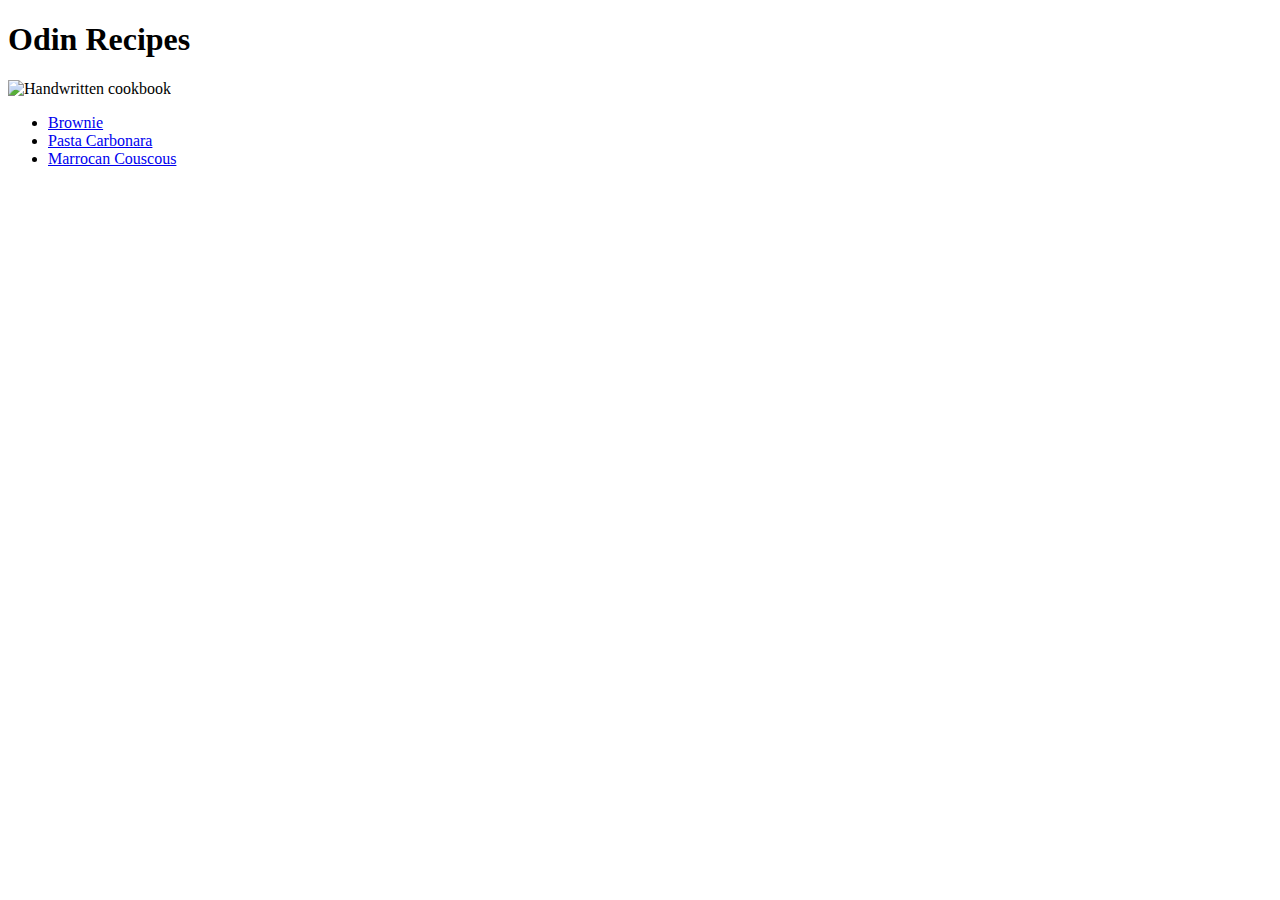
==== index.html @ 780ca731 "Added JS to the page" ====
<!DOCTYPE html>
<html lang="en">
    <head>
        <meta charset="UTF-8">
        <title>Assignment</title>
        <link rel="stylesheet" href="./style.css">
    </head>

    <body>
        <script>
            let age = prompt("How old are you?")
            if (age >= "18") {
                alert("You are allowed")
                let user=prompt ("Who are you?")
                alert(`Nice to meet you ${user}, tread carefully!`);
            }
            else {
                alert("Get out!");
                window.close();
            }
        </script>
        <h1>Odin Recipes</h1>
        <img src="./img/cook_book.jpg" alt="Handwritten cookbook">
        <ul>
            <li class="box"><a href="./recipes/brownie.html">Brownie</a></li>
            <li><a href="./recipes/pasta_carbonara.html">Pasta Carbonara</a></li>
            <li><a href="./recipes/marrocan_couscous.html">Marrocan Couscous</a></li>
        </ul>        
    </body>
</html>
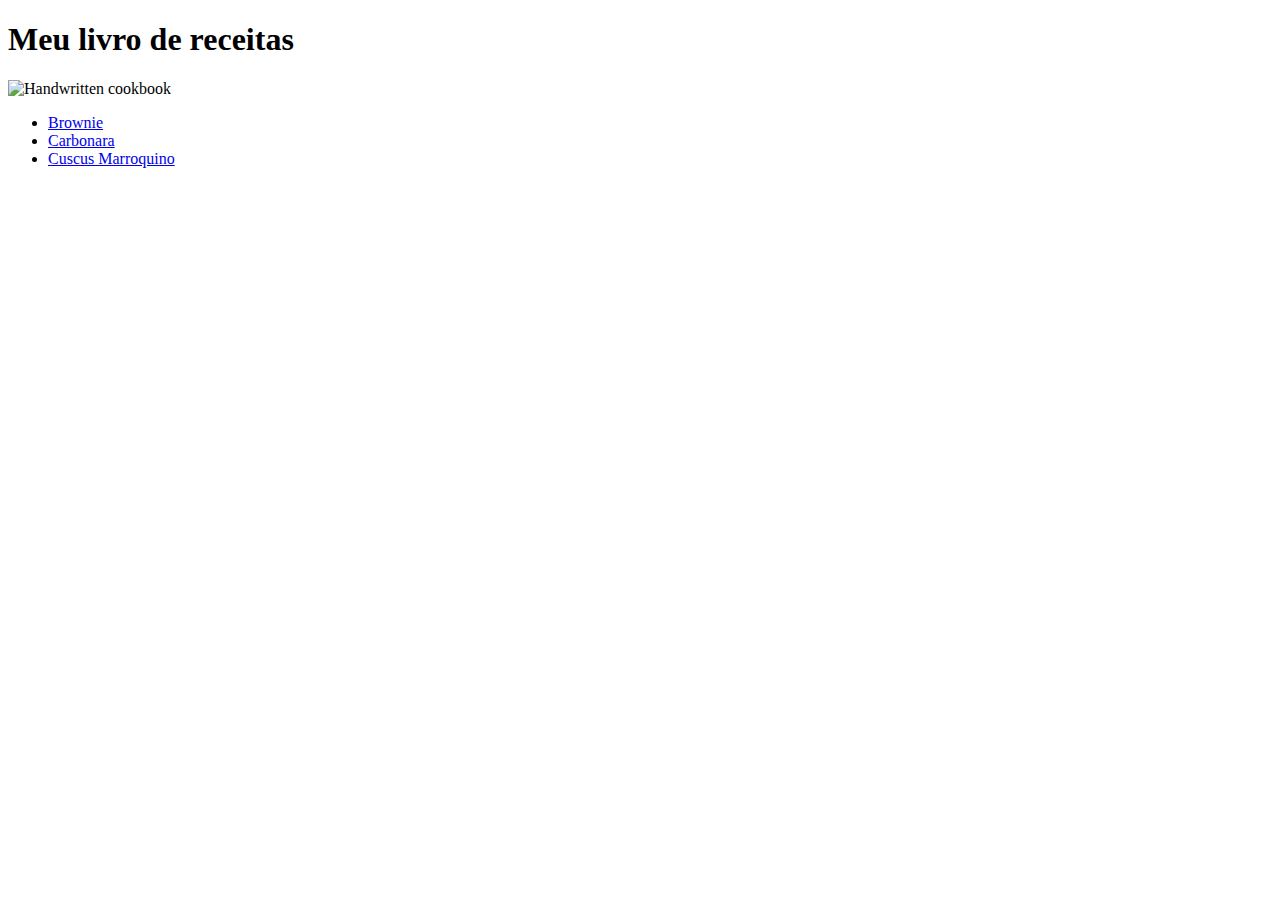
==== commit a446ec5d: "Language changes" ====
--- a/index.html
+++ b/index.html
@@ -1,30 +1,20 @@
 <!DOCTYPE html>
-<html lang="en">
-    <head>
-        <meta charset="UTF-8">
-        <title>Assignment</title>
-        <link rel="stylesheet" href="./style.css">
-    </head>
-
-    <body>
-        <script>
-            let age = prompt("How old are you?")
-            if (age >= "18") {
-                alert("You are allowed")
-                let user=prompt ("Who are you?")
-                alert(`Nice to meet you ${user}, tread carefully!`);
-            }
-            else {
-                alert("Get out!");
-                window.close();
-            }
-        </script>
-        <h1>Odin Recipes</h1>
+<html lang="pt-br">
+<head>
+    <meta charset="UTF-8">
+    <meta http-equiv="X-UA-Compatible" content="IE=edge">
+    <meta name="viewport" content="width=device-width, initial-scale=1.0">
+    <title>Livro de Receitas</title>
+</head>
+<body>
+    <h1>Meu livro de receitas</h1>
         <img src="./img/cook_book.jpg" alt="Handwritten cookbook">
         <ul>
             <li class="box"><a href="./recipes/brownie.html">Brownie</a></li>
-            <li><a href="./recipes/pasta_carbonara.html">Pasta Carbonara</a></li>
-            <li><a href="./recipes/marrocan_couscous.html">Marrocan Couscous</a></li>
-        </ul>        
-    </body>
-</html>+            <li><a href="./recipes/carbonara.html">Carbonara</a></li>
+            <li><a href="./recipes/cuscus_marroquino.html">Cuscus Marroquino</a></li>
+        </ul>      
+</body>
+</html>
+
+
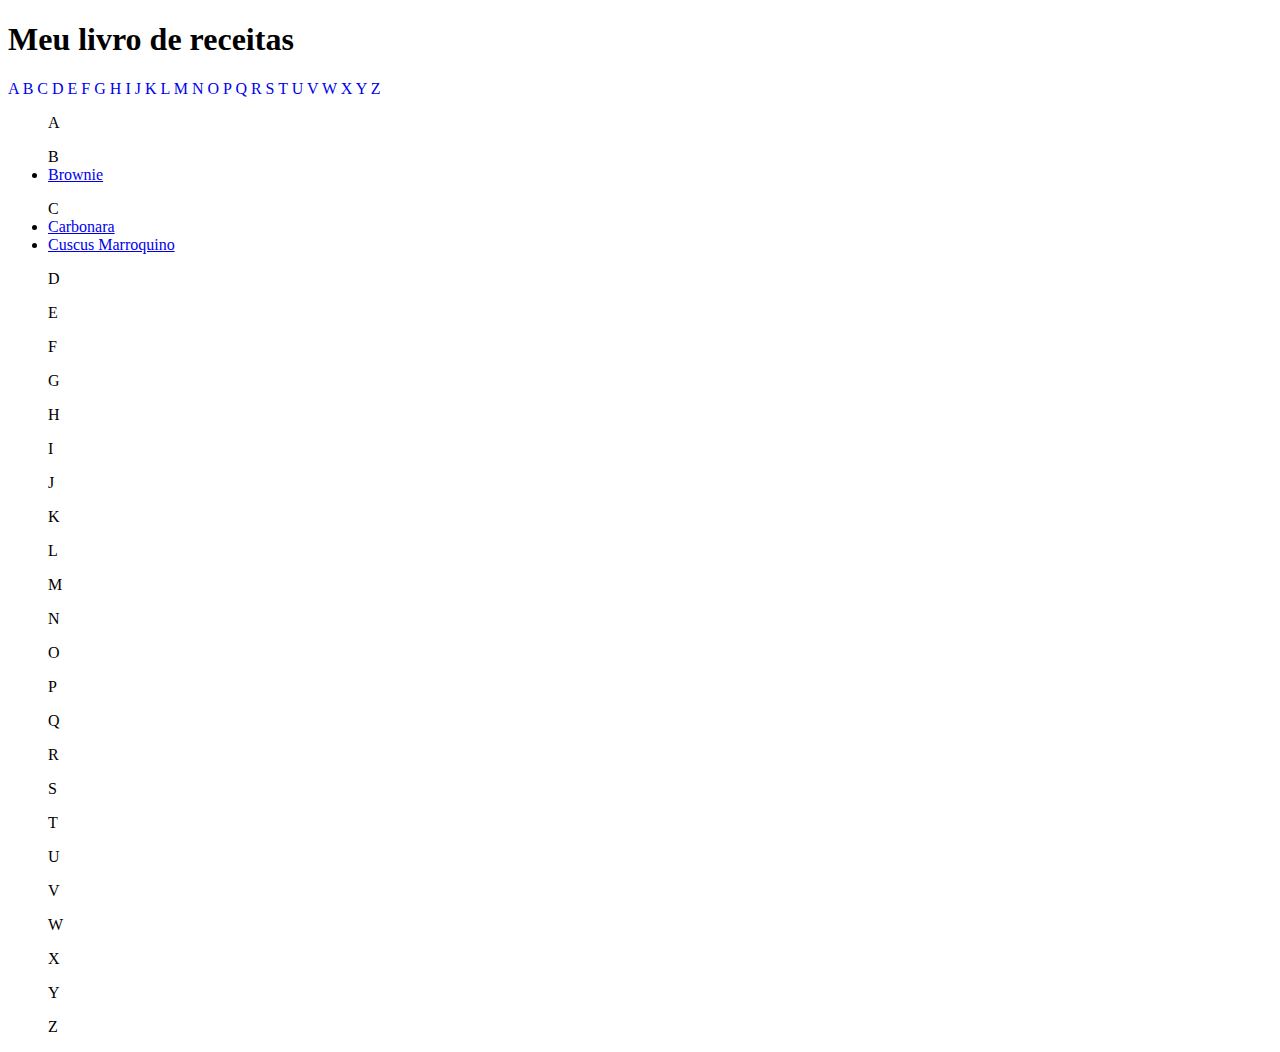
==== commit 377f6dee: "Try and error" ====
--- a/index.html
+++ b/index.html
@@ -5,15 +5,102 @@
     <meta http-equiv="X-UA-Compatible" content="IE=edge">
     <meta name="viewport" content="width=device-width, initial-scale=1.0">
     <title>Livro de Receitas</title>
+    <link rel="stylesheet" href="./style.css">
 </head>
 <body>
-    <h1>Meu livro de receitas</h1>
-        <img src="./img/cook_book.jpg" alt="Handwritten cookbook">
-        <ul>
-            <li class="box"><a href="./recipes/brownie.html">Brownie</a></li>
-            <li><a href="./recipes/carbonara.html">Carbonara</a></li>
-            <li><a href="./recipes/cuscus_marroquino.html">Cuscus Marroquino</a></li>
-        </ul>      
+    <header>
+        <h1>Meu livro de receitas</h1>
+        <div class="index">
+            <a href="#a">A</a>
+            <a href="#b">B</a>
+            <a href="#c">C</a>
+            <a href="#d">D</a>
+            <a href="#e">E</a>
+            <a href="#f">F</a>
+            <a href="#g">G</a>
+            <a href="#h">H</a>
+            <a href="#i">I</a>
+            <a href="#j">J</a>
+            <a href="#k">K</a>
+            <a href="#l">L</a>
+            <a href="#m">M</a>
+            <a href="#n">N</a>
+            <a href="#o">O</a>
+            <a href="#p">P</a>
+            <a href="#q">Q</a>
+            <a href="#r">R</a>
+            <a href="#s">S</a>
+            <a href="#t">T</a>
+            <a href="#u">U</a>
+            <a href="#v">V</a>
+            <a href="#w">W</a>
+            <a href="#x">X</a>
+            <a href="#y">Y</a>
+            <a href="#z">Z</a>
+        </div>        
+    </header>
+
+    <main>
+        <div class="recipeName">
+            <ul id="a">A                
+            </ul>
+            <ul id="b">B
+                <li><a href="./recipes/brownie.html">Brownie</a></li>
+            </ul>
+            <ul id="c">C
+                <li><a href="./recipes/carbonara.html">Carbonara</a></li>
+                <li><a href="./recipes/cuscus_marroquino.html">Cuscus Marroquino</a></li>
+            </ul>
+            <ul id="d">D                
+            </ul>
+            <ul id="e">E                
+            </ul>
+            <ul id="f">F                
+            </ul>
+            <ul id="g">G                
+            </ul>
+            <ul id="h">H                
+            </ul>
+            <ul id="i">I                
+            </ul>
+            <ul id="j">J                
+            </ul>
+            <ul id="k">K                
+            </ul>
+            <ul id="l">L                
+            </ul>
+            <ul id="m">M                
+            </ul>
+            <ul id="n">N                
+            </ul>
+            <ul id="o">O                
+            </ul>
+            <ul id="p">P                
+            </ul>
+            <ul id="q">Q                
+            </ul>
+            <ul id="r">R                
+            </ul>
+            <ul id="s">S                
+            </ul>
+            <ul id="t">T                
+            </ul>
+            <ul id="u">U                
+            </ul>
+            <ul id="v">V                
+            </ul>
+            <ul id="w">W                
+            </ul>
+            <ul id="x">X                
+            </ul>
+            <ul id="y">Y                
+            </ul>
+            <ul id="z">Z                
+            </ul>  
+        </div> 
+    </main>
+    
+             
 </body>
 </html>
 
--- a/style.css
+++ b/style.css
@@ -0,0 +1,3 @@
+.index a{
+    text-decoration: none;
+}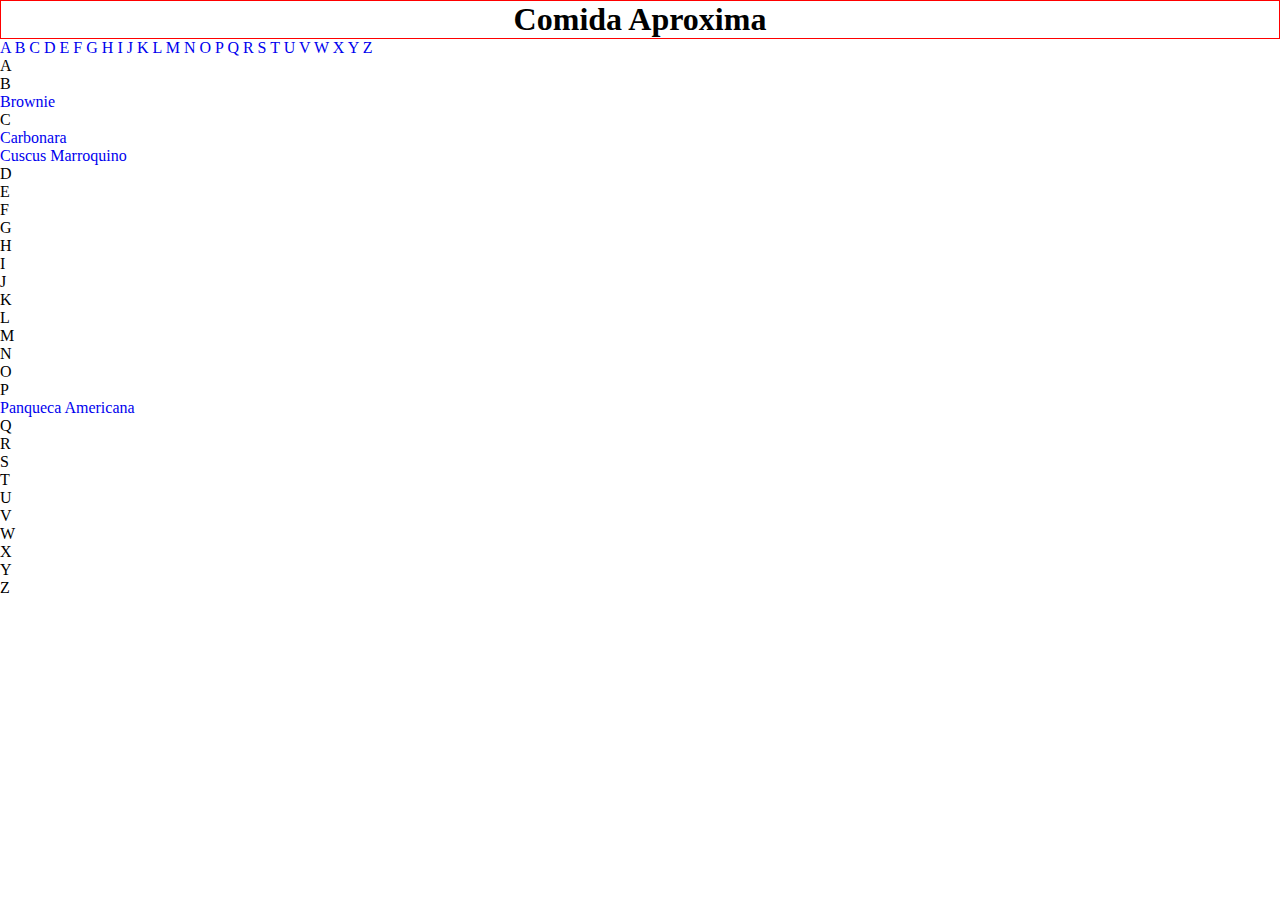
==== commit 87f3b748: "Adjustments" ====
--- a/index.html
+++ b/index.html
@@ -9,7 +9,10 @@
 </head>
 <body>
     <header>
-        <h1>Meu livro de receitas</h1>
+        <h1>Comida Aproxima</h1>        
+    </header>
+
+    <main>
         <div class="index">
             <a href="#a">A</a>
             <a href="#b">B</a>
@@ -38,9 +41,6 @@
             <a href="#y">Y</a>
             <a href="#z">Z</a>
         </div>        
-    </header>
-
-    <main>
         <div class="recipeName">
             <ul id="a">A                
             </ul>
@@ -75,7 +75,8 @@
             </ul>
             <ul id="o">O                
             </ul>
-            <ul id="p">P                
+            <ul id="p">P
+                <li><a href="./recipes/panqueca_americana.html">Panqueca Americana</a></li>                
             </ul>
             <ul id="q">Q                
             </ul>
--- a/style.css
+++ b/style.css
@@ -1,3 +1,22 @@
+* {
+    margin: 0;
+    padding: 0;
+    box-sizing: border-box;
+}
+
+header {
+    border: 1px solid red;
+    display: flex;
+    justify-content: center;
+}
+
+
 .index a{
     text-decoration: none;
-}+}
+
+.recipeName a{
+    text-decoration: none;
+}
+
+
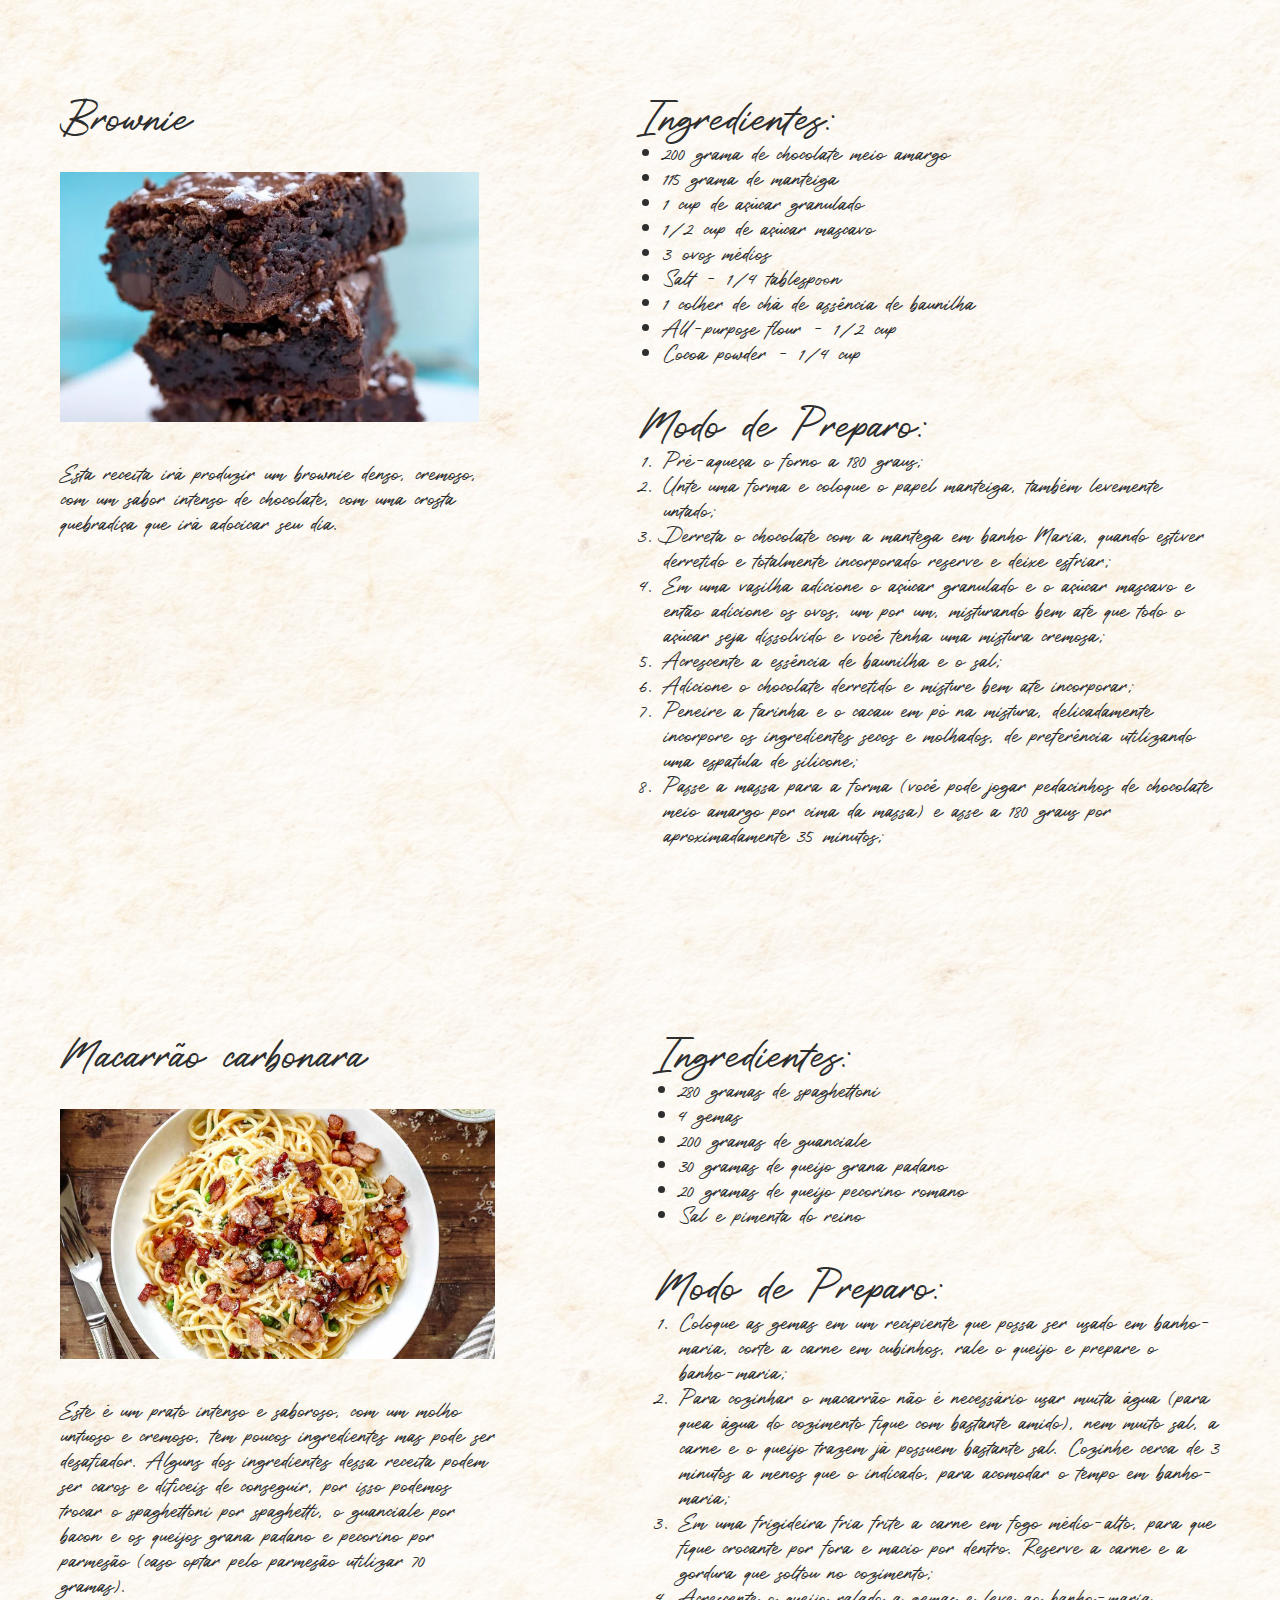
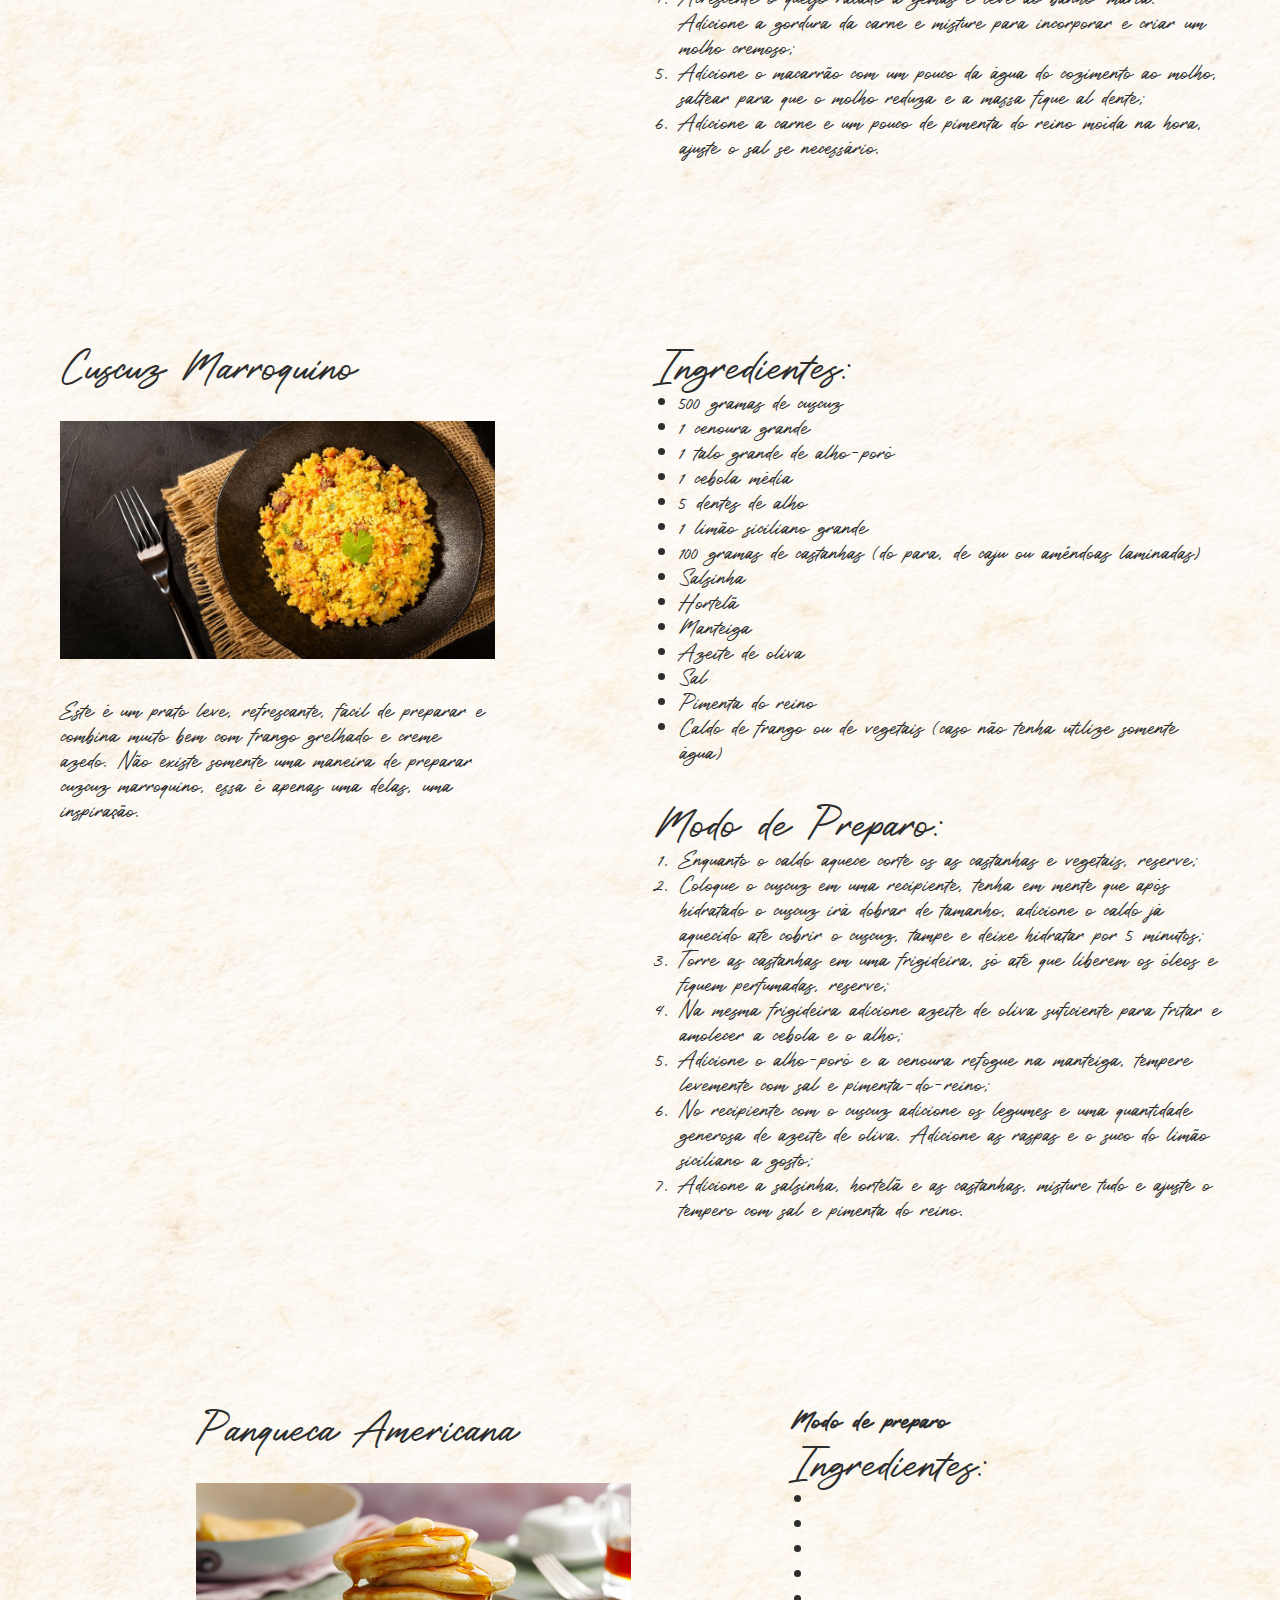
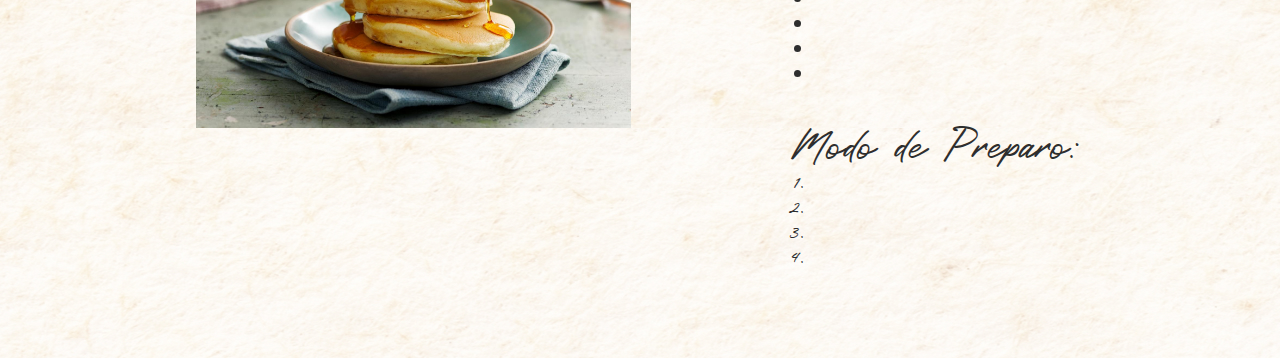
==== commit 3e0f3d37: "face lift" ====
--- a/index.html
+++ b/index.html
@@ -1,108 +1,180 @@
 <!DOCTYPE html>
 <html lang="pt-br">
+
 <head>
     <meta charset="UTF-8">
-    <meta http-equiv="X-UA-Compatible" content="IE=edge">
     <meta name="viewport" content="width=device-width, initial-scale=1.0">
-    <title>Livro de Receitas</title>
+    <title>Minhas Receitas</title>
+
     <link rel="stylesheet" href="./style.css">
 </head>
+
 <body>
-    <header>
-        <h1>Comida Aproxima</h1>        
-    </header>
+    <main>
+        <div class="recipe">
+            <h1>Brownie</h1>
+            <img class="image" src="./assets/brownie.jpg" alt="Foto de pedaços de brownie.">
+            <p>Esta receita irá produzir um brownie denso, cremoso, com um sabor intenso de chocolate, com uma crosta
+                quebradiça que irá adocicar seu dia.</p>
+        </div>
+
+        <div class="ingridients">
+            <strong>Ingredientes:</strong>
+            <ul>
+                <li>200 grama de chocolate meio amargo</li>
+                <li>115 grama de manteiga</li>
+                <li>1 cup de açúcar granulado</li>
+                <li>1/2 cup de açúcar mascavo</li>
+                <li>3 ovos médios</li>
+                <li>Salt - 1/4 tablespoon</li>
+                <li>1 colher de chá de assência de baunilha</li>
+                <li>All-purpose flour - 1/2 cup</li>
+                <li>Cocoa powder - 1/4 cup</li>
+            </ul>
+
+            <strong>Modo de Preparo:</strong>
+            <ol>
+                <li>Pré-aqueça o forno a 180 graus;</li>
+                <li>Unte uma forma e coloque o papel manteiga, também levemente untado;</li>
+                <li>Derreta o chocolate com a mantega em banho Maria, quando estiver derretido e totalmente incorporado
+                    reserve e deixe esfriar;</li>
+                <li>Em uma vasilha adicione o açúcar granulado e o açúcar mascavo e então adicione os ovos, um por um,
+                    misturando bem até que todo o
+                    açúcar seja dissolvido e você tenha uma mistura cremosa;</li>
+                <li>Acrescente a essência de baunilha e o sal;</li>
+                <li>Adicione o chocolate derretido e misture bem até incorporar;</li>
+                <li>Peneire a farinha e o cacau em pó na mistura, delicadamente incorpore os ingredientes secos e
+                    molhados, de preferência utilizando
+                    uma espatula de silicone;</li>
+                <li>Passe a massa para a forma (você pode jogar pedacinhos de chocolate meio amargo por cima da massa)
+                    e asse a 180 graus por aproximadamente 35 minutos;</li>
+            </ol>
+        </div>
+    </main>
 
     <main>
-        <div class="index">
-            <a href="#a">A</a>
-            <a href="#b">B</a>
-            <a href="#c">C</a>
-            <a href="#d">D</a>
-            <a href="#e">E</a>
-            <a href="#f">F</a>
-            <a href="#g">G</a>
-            <a href="#h">H</a>
-            <a href="#i">I</a>
-            <a href="#j">J</a>
-            <a href="#k">K</a>
-            <a href="#l">L</a>
-            <a href="#m">M</a>
-            <a href="#n">N</a>
-            <a href="#o">O</a>
-            <a href="#p">P</a>
-            <a href="#q">Q</a>
-            <a href="#r">R</a>
-            <a href="#s">S</a>
-            <a href="#t">T</a>
-            <a href="#u">U</a>
-            <a href="#v">V</a>
-            <a href="#w">W</a>
-            <a href="#x">X</a>
-            <a href="#y">Y</a>
-            <a href="#z">Z</a>
-        </div>        
-        <div class="recipeName">
-            <ul id="a">A                
+        <div class="recipe">
+            <h1>Macarrão carbonara</h1>
+            <img class="image" src="./assets/carbonara.jpg" alt="Um prato de macarrão carbonara.">
+            <p>Este é um prato intenso e saboroso, com um molho untuoso e cremoso, tem poucos ingredientes mas pode ser
+                desafiador. Alguns dos
+                ingredientes dessa receita podem ser caros e difíceis de conseguir, por isso podemos trocar o
+                spaghettoni por spaghetti, o guanciale
+                por bacon e os queijos grana padano e pecorino por parmesão (caso optar pelo parmesão utilizar 70
+                gramas).</p>
+        </div>
+
+        <div class="ingridients">
+            <strong>Ingredientes:</strong>
+            <ul>
+                <li>280 gramas de spaghettoni</li>
+                <li>4 gemas</li>
+                <li>200 gramas de guanciale</li>
+                <li>30 gramas de queijo grana padano</li>
+                <li>20 gramas de queijo pecorino romano</li>
+                <li>Sal e pimenta do reino</li>
             </ul>
-            <ul id="b">B
-                <li><a href="./recipes/brownie.html">Brownie</a></li>
+
+            <strong>Modo de Preparo:</strong>
+            <ol>
+                <li>Coloque as gemas em um recipiente que possa ser usado em banho-maria, corte a carne em cubinhos,
+                    rale o queijo e prepare o
+                    banho-maria;</li>
+                <li>Para cozinhar o macarrão não é necessário usar muita água (para quea água do cozimento fique com
+                    bastante amido), nem muito sal, a
+                    carne e o queijo trazem já possuem bastante sal. Cozinhe cerca de 3 minutos a menos que o indicado,
+                    para acomodar o tempo em
+                    banho-maria;</li>
+                <li>Em uma frigideira fria frite a carne em fogo médio-alto, para que fique crocante por fora e macio
+                    por dentro. Reserve
+                    a carne e a gordura que soltou no cozimento;</li>
+                <li>Acrescente o queijo ralado a gemas e leve ao banho-maria. Adicione a gordura da carne e misture para
+                    incorporar e criar um molho
+                    cremoso;</li>
+                <li>Adicione o macarrão com um pouco da água do cozimento ao molho, saltear para que o molho reduza e a
+                    massa fique al dente;</li>
+                <li>Adicione a carne e um pouco de pimenta do reino moída na hora, ajuste o sal se necessário.</li>
+            </ol>
+        </div>
+    </main>
+
+    <main>
+        <div class="recipe">
+            <h1>Cuscuz Marroquino</h1>
+            <img class="image" src="./assets/cuscuzmarroquino.jpg" alt="Prato de cuscuz marroquino.">
+            <p>Este é um prato leve, refrescante, fácil de preparar e combina muito bem com frango grelhado e creme
+                azedo. Não existe somente uma maneira de preparar cuzcuz marroquino, essa é apenas uma delas, uma
+                inspiração.</p>
+        </div>
+
+        <div class="ingridients">
+            <strong>Ingredientes:</strong>
+            <ul>
+                <li>500 gramas de cuscuz</li>
+                <li>1 cenoura grande</li>
+                <li>1 talo grande de alho-poró</li>
+                <li>1 cebola média</li>
+                <li>5 dentes de alho</li>
+                <li>1 limão siciliano grande</li>
+                <li>100 gramas de castanhas (do para, de caju ou amêndoas laminadas)</li>
+                <li>Salsinha</li>
+                <li>Hortelã</li>
+                <li>Manteiga</li>
+                <li>Azeite de oliva</li>
+                <li>Sal</li>
+                <li>Pimenta do reino</li>
+                <li>Caldo de frango ou de vegetais (caso não tenha utilize somente água)</li>
             </ul>
-            <ul id="c">C
-                <li><a href="./recipes/carbonara.html">Carbonara</a></li>
-                <li><a href="./recipes/cuscus_marroquino.html">Cuscus Marroquino</a></li>
+
+            <strong>Modo de Preparo:</strong>
+            <ol>
+                <li>Enquanto o caldo aquece corte os as castanhas e vegetais, reserve;</li>
+                <li>Coloque o cuscuz em uma recipiente, tenha em mente que após hidratado o cuscuz irá dobrar de
+                    tamanho, adicione o caldo já aquecido até cobrir o cuscuz, tampe e deixe hidratar por 5 minutos;
+                </li>
+                <li>Torre as castanhas em uma frigideira, só até que liberem os óleos e fiquem perfumadas, reserve;</li>
+                <li>Na mesma frigideira adicione azeite de oliva suficiente para fritar e amolecer a cebola e o alho;</li>
+                <li>Adicione o alho-poró e a cenoura refogue na manteiga, tempere levemente com sal e pimenta-do-reino;</li>
+                <li>No recipiente com o cuscuz adicione os legumes e uma quantidade generosa de azeite de oliva. 
+                    Adicione as raspas e o suco do limão siciliano a gosto;</li>
+                <li>Adicione a salsinha, hortelã e as castanhas, misture tudo e ajuste o tempero com sal e pimenta do reino.</li>
+            </ol>
+        </div>
+    </main>
+
+    <main>
+        <div class="recipe">
+            <h1>Panqueca Americana</h1>
+            <img class="image" src="/assets/panqueca-americana.jpg"
+                alt="Desenho de uma pilha de panquecas com mantega e xarope de bordo.">
+            <p></p>
+        </div>
+
+        <div class="ingridients">
+            <h2>Modo de preparo</h2>
+
+            <strong>Ingredientes:</strong>
+            <ul>
+                <li></li>
+                <li></li>
+                <li></li>
+                <li></li>
+                <li></li>
+                <li></li>
+                <li></li>
+                <li></li>
             </ul>
-            <ul id="d">D                
-            </ul>
-            <ul id="e">E                
-            </ul>
-            <ul id="f">F                
-            </ul>
-            <ul id="g">G                
-            </ul>
-            <ul id="h">H                
-            </ul>
-            <ul id="i">I                
-            </ul>
-            <ul id="j">J                
-            </ul>
-            <ul id="k">K                
-            </ul>
-            <ul id="l">L                
-            </ul>
-            <ul id="m">M                
-            </ul>
-            <ul id="n">N                
-            </ul>
-            <ul id="o">O                
-            </ul>
-            <ul id="p">P
-                <li><a href="./recipes/panqueca_americana.html">Panqueca Americana</a></li>                
-            </ul>
-            <ul id="q">Q                
-            </ul>
-            <ul id="r">R                
-            </ul>
-            <ul id="s">S                
-            </ul>
-            <ul id="t">T                
-            </ul>
-            <ul id="u">U                
-            </ul>
-            <ul id="v">V                
-            </ul>
-            <ul id="w">W                
-            </ul>
-            <ul id="x">X                
-            </ul>
-            <ul id="y">Y                
-            </ul>
-            <ul id="z">Z                
-            </ul>  
-        </div> 
+
+            <strong>Modo de Preparo:</strong>
+            <ol>
+                <li></li>
+                <li></li>
+                <li></li>
+                <li></li>
+            </ol>
+        </div>
+
     </main>
-    
-             
 </body>
-</html>
 
-
+</html>--- a/style.css
+++ b/style.css
@@ -1,22 +1,131 @@
-* {
+*{
     margin: 0;
     padding: 0;
     box-sizing: border-box;
+
+    -webkit-font-smoothing: antialiased;
+    -moz-osx-font-smoothing: grayscale;
 }
 
-header {
-    border: 1px solid red;
-    display: flex;
-    justify-content: center;
+@font-face {
+    font-family: roustel;
+    src: url(/assets/roustel.ttf) format(truetype);
 }
 
+:root{
+    font-size: 62.5%;
+    font-family: roustel, sans-serif;
 
-.index a{
-    text-decoration: none;
+    --letterColor: #2e2e2e;
+    --buttonColor: white;
 }
 
-.recipeName a{
-    text-decoration: none;
+body{
+    background-image: url(/assets/old-paper-texture-beige-craft-cardboard-vintage-canvas-surface\ 1.jpg);
+
+    font-size: 1.6rem;
+    color: var(--letterColor);
 }
 
+main{
+    max-width: 33rem;
 
+    margin-inline: auto;
+
+    padding: 5.6rem 4rem;
+    box-sizing: content-box;
+
+    display: flex;
+    flex-direction: column;
+    gap: 3.2rem;
+}
+
+img{
+    width: 100%;
+    max-height: 25rem;
+
+    object-fit: cover;
+
+    margin-block: 3.2rem;
+}
+
+h1, strong{
+    font-size: 2.8rem;
+    font-weight: normal;
+    line-height: 3.6rem;
+}
+
+p, li{
+    font-size: 1.4rem;
+    line-height: 1.8rem;
+}
+
+ul, ol{
+    padding-left: 2.4rem;
+}
+
+ul{
+    margin-bottom: 3.2rem;
+}
+
+button{
+    font-family: roustel, sans-serif;
+    background-color: #a54328;
+
+    
+
+    border: 0;
+    border-radius: 0.6rem;
+    padding: 0.8rem 1.2rem;
+
+    margin-top: 3.2rem;
+}
+
+a{
+    text-decoration: none;
+
+    font-size: 1.6rem;
+}
+
+p a{
+    color: var(--letterColor);
+}
+
+button a{
+    color: var(--buttonColor);
+}
+
+@media(min-width: 1120px){
+    main{
+        flex-direction: row;
+        max-width: fit-content;
+        gap: 16rem;
+
+        padding: 9rem 6rem;
+    }
+
+    .recipe{
+        max-width: 43.5rem;
+    }
+
+    .ingredients{
+        max-width: 52.5rem;
+    }
+
+    h1, strong{
+        font-size: 4rem;
+        font-weight: normal;
+        line-height: 5rem;
+    }
+
+    p, li{
+        font-size: 2rem;
+        line-height: 2.5rem;
+    }
+
+    button{
+        padding: 1rem 2rem;
+        font-size: 1.4rem;
+        line-height: 2.4rem;
+    }
+}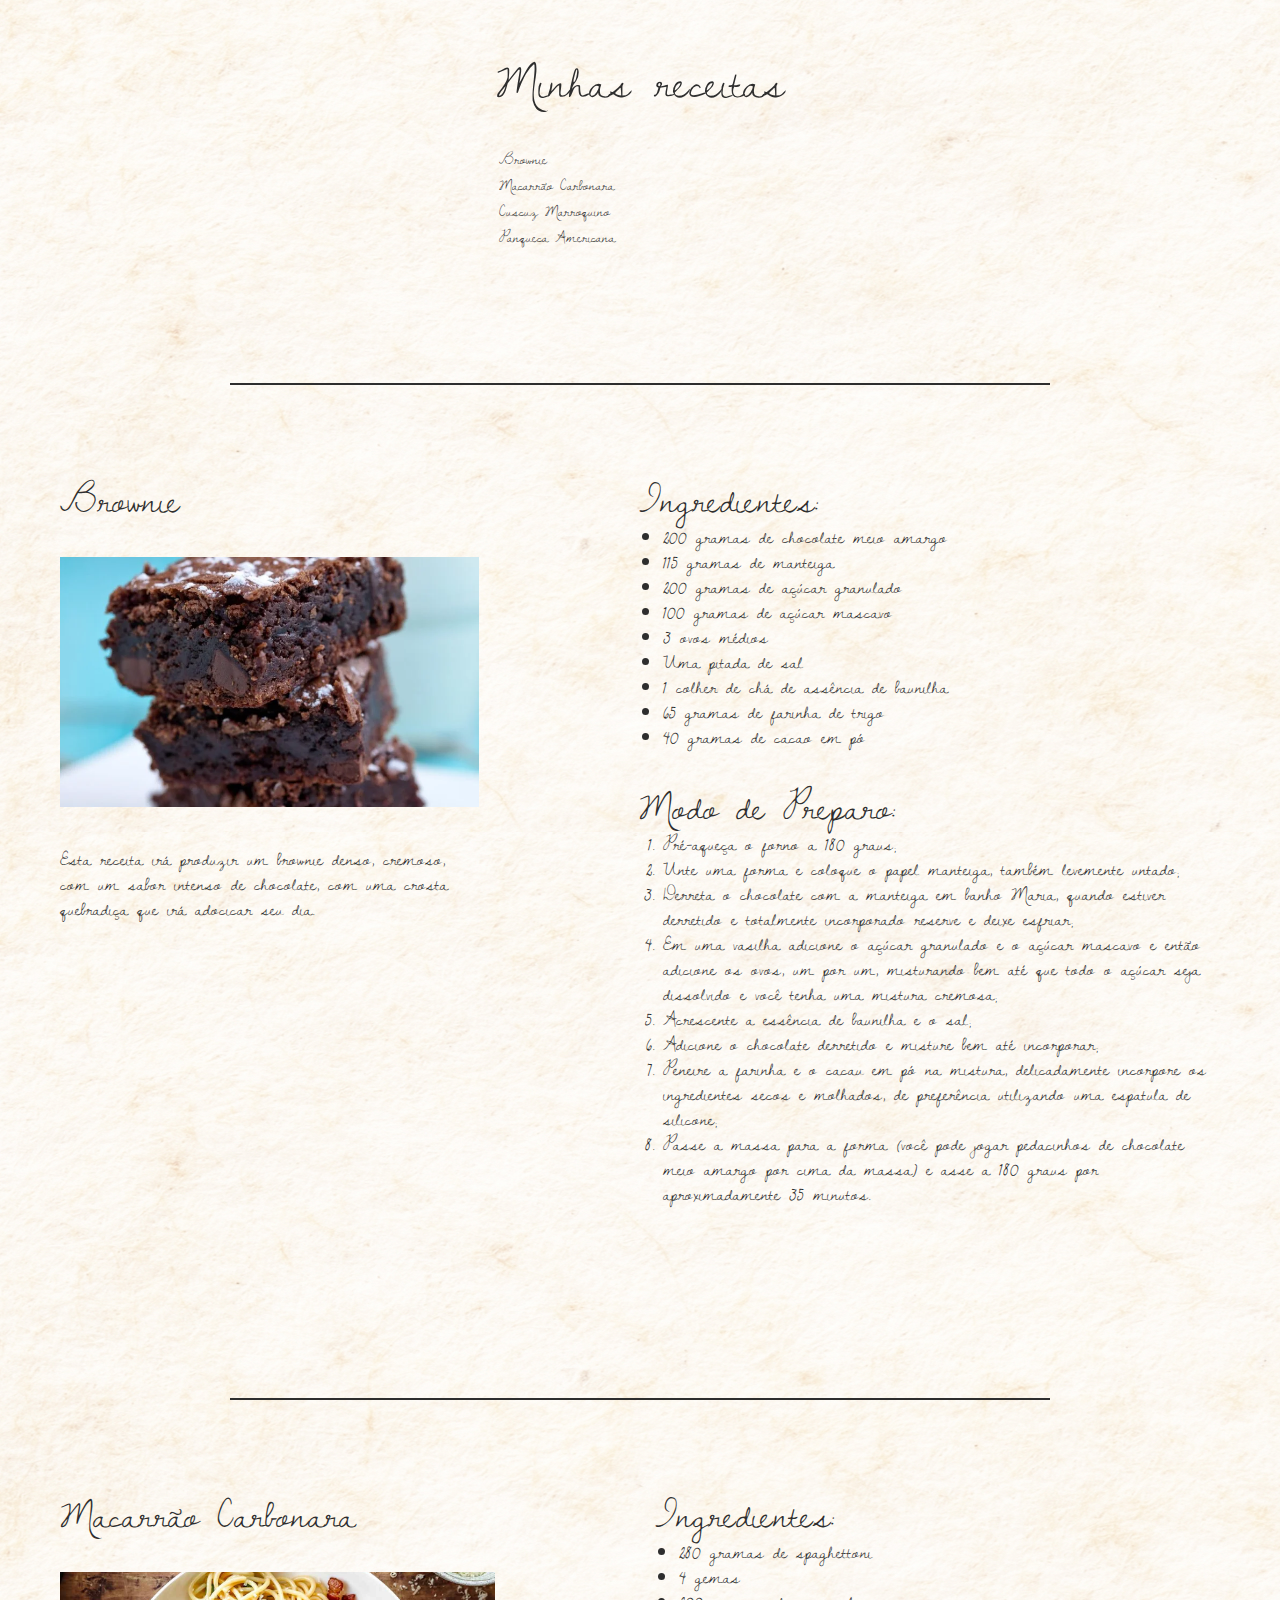
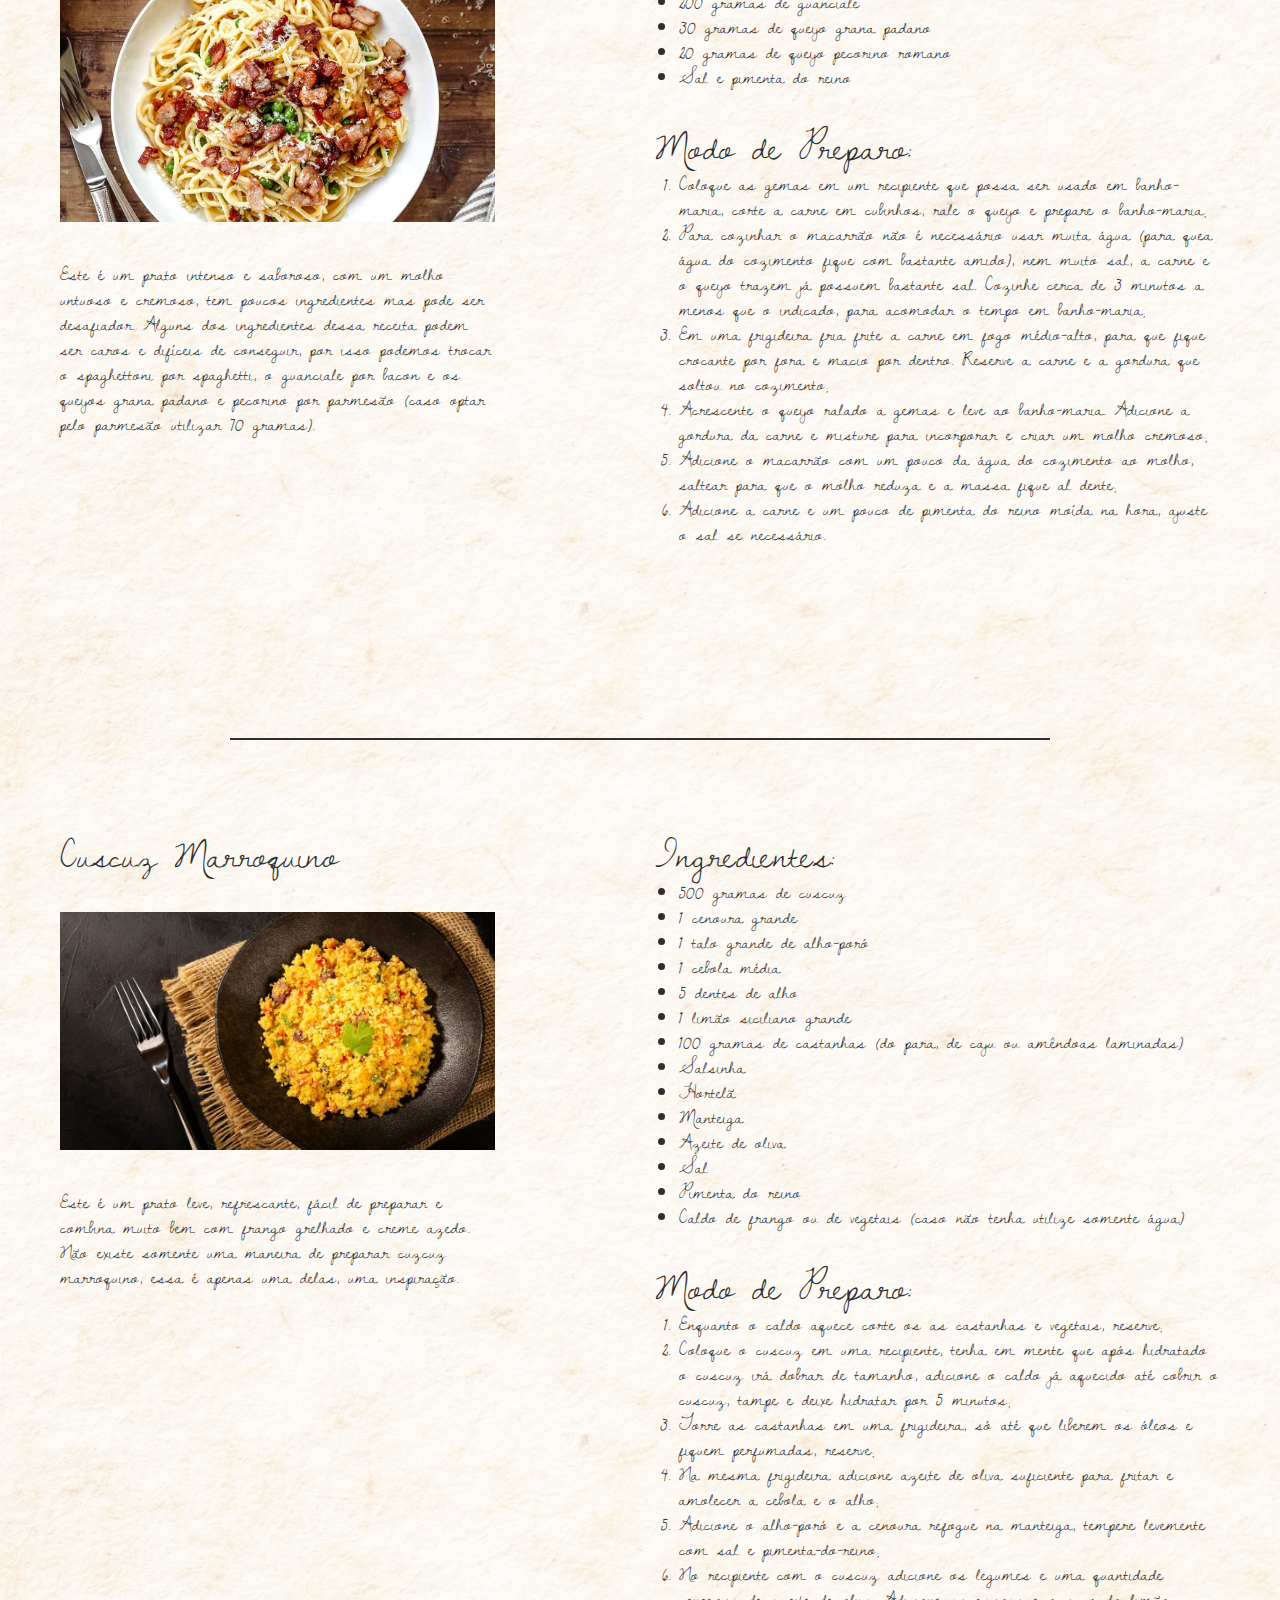
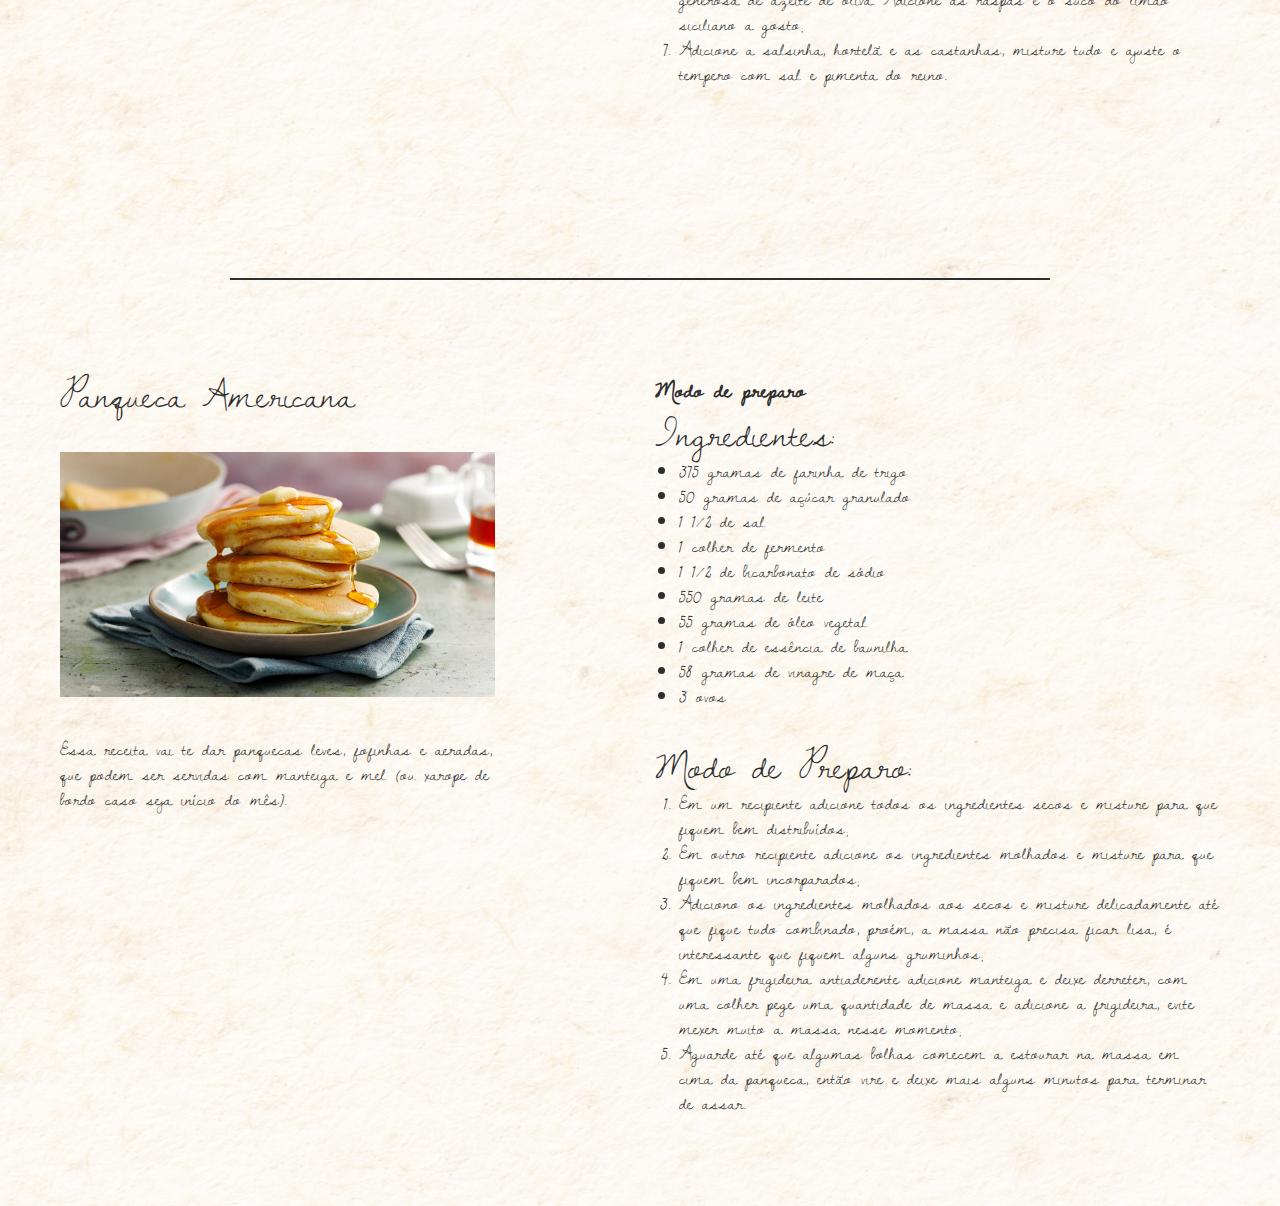
==== commit 34ad98c3: "Font change, anchor and divider adition" ====
--- a/index.html
+++ b/index.html
@@ -2,6 +2,10 @@
 <html lang="pt-br">
 
 <head>
+    <link rel="preconnect" href="https://fonts.googleapis.com">
+    <link rel="preconnect" href="https://fonts.gstatic.com" crossorigin>
+    <link href="https://fonts.googleapis.com/css2?family=Dawning+of+a+New+Day&display=swap" rel="stylesheet">
+
     <meta charset="UTF-8">
     <meta name="viewport" content="width=device-width, initial-scale=1.0">
     <title>Minhas Receitas</title>
@@ -10,9 +14,24 @@
 </head>
 
 <body>
-    <main>
-        <div class="recipe">
-            <h1>Brownie</h1>
+    <header>
+        <h1 class="title">Minhas receitas</h1>
+
+        <nav>
+            <ul>
+                <li><a href="#brownie">Brownie</a></li>
+                <li><a href="#carbonara">Macarrão Carbonara</a></li>
+                <li><a href="#cuscuzMarroquino">Cuscuz Marroquino</a></li>
+                <li><a href="#panquecaAmericana">Panqueca Americana</a></li>
+            </ul>            
+        </nav>
+    </header>
+
+    <div class="divider"></div>
+
+    <main>      
+        <div class="recipe">
+            <section id="brownie"><h1>Brownie</h1></section>
             <img class="image" src="./assets/brownie.jpg" alt="Foto de pedaços de brownie.">
             <p>Esta receita irá produzir um brownie denso, cremoso, com um sabor intenso de chocolate, com uma crosta
                 quebradiça que irá adocicar seu dia.</p>
@@ -21,40 +40,41 @@
         <div class="ingridients">
             <strong>Ingredientes:</strong>
             <ul>
-                <li>200 grama de chocolate meio amargo</li>
-                <li>115 grama de manteiga</li>
-                <li>1 cup de açúcar granulado</li>
-                <li>1/2 cup de açúcar mascavo</li>
+                <li>200 gramas de chocolate meio amargo</li>
+                <li>115 gramas de manteiga</li>
+                <li>200 gramas de açúcar granulado</li>
+                <li>100 gramas de açúcar mascavo</li>
                 <li>3 ovos médios</li>
-                <li>Salt - 1/4 tablespoon</li>
+                <li>Uma pitada de sal</li>
                 <li>1 colher de chá de assência de baunilha</li>
-                <li>All-purpose flour - 1/2 cup</li>
-                <li>Cocoa powder - 1/4 cup</li>
+                <li>65 gramas de farinha de trigo</li>
+                <li>40 gramas de cacao em pó</li>
             </ul>
 
             <strong>Modo de Preparo:</strong>
             <ol>
                 <li>Pré-aqueça o forno a 180 graus;</li>
                 <li>Unte uma forma e coloque o papel manteiga, também levemente untado;</li>
-                <li>Derreta o chocolate com a mantega em banho Maria, quando estiver derretido e totalmente incorporado
+                <li>Derreta o chocolate com a manteiga em banho Maria, quando estiver derretido e totalmente incorporado
                     reserve e deixe esfriar;</li>
                 <li>Em uma vasilha adicione o açúcar granulado e o açúcar mascavo e então adicione os ovos, um por um,
-                    misturando bem até que todo o
-                    açúcar seja dissolvido e você tenha uma mistura cremosa;</li>
+                    misturando bem até que todo o açúcar seja dissolvido e você tenha uma mistura cremosa;</li>
                 <li>Acrescente a essência de baunilha e o sal;</li>
                 <li>Adicione o chocolate derretido e misture bem até incorporar;</li>
                 <li>Peneire a farinha e o cacau em pó na mistura, delicadamente incorpore os ingredientes secos e
                     molhados, de preferência utilizando
                     uma espatula de silicone;</li>
                 <li>Passe a massa para a forma (você pode jogar pedacinhos de chocolate meio amargo por cima da massa)
-                    e asse a 180 graus por aproximadamente 35 minutos;</li>
-            </ol>
-        </div>
-    </main>
+                    e asse a 180 graus por aproximadamente 35 minutos.</li>
+            </ol>
+        </div>        
+    </main>
+
+    <div class="divider"></div>
 
     <main>
         <div class="recipe">
-            <h1>Macarrão carbonara</h1>
+            <section id="carbonara"><h1>Macarrão Carbonara</h1></section>
             <img class="image" src="./assets/carbonara.jpg" alt="Um prato de macarrão carbonara.">
             <p>Este é um prato intenso e saboroso, com um molho untuoso e cremoso, tem poucos ingredientes mas pode ser
                 desafiador. Alguns dos
@@ -95,12 +115,14 @@
                     massa fique al dente;</li>
                 <li>Adicione a carne e um pouco de pimenta do reino moída na hora, ajuste o sal se necessário.</li>
             </ol>
-        </div>
-    </main>
+        </div>        
+    </main>
+
+    <div class="divider"></div>        
 
     <main>
         <div class="recipe">
-            <h1>Cuscuz Marroquino</h1>
+            <section id="cuscuzMarroquino"><h1>Cuscuz Marroquino</h1></section>
             <img class="image" src="./assets/cuscuzmarroquino.jpg" alt="Prato de cuscuz marroquino.">
             <p>Este é um prato leve, refrescante, fácil de preparar e combina muito bem com frango grelhado e creme
                 azedo. Não existe somente uma maneira de preparar cuzcuz marroquino, essa é apenas uma delas, uma
@@ -139,15 +161,19 @@
                     Adicione as raspas e o suco do limão siciliano a gosto;</li>
                 <li>Adicione a salsinha, hortelã e as castanhas, misture tudo e ajuste o tempero com sal e pimenta do reino.</li>
             </ol>
-        </div>
-    </main>
+        </div>        
+    </main>
+
+    <div class="divider"></div>
 
     <main>
         <div class="recipe">
-            <h1>Panqueca Americana</h1>
+            <section id="panquecaAmericana"><h1>Panqueca Americana</h1></section>
             <img class="image" src="/assets/panqueca-americana.jpg"
-                alt="Desenho de uma pilha de panquecas com mantega e xarope de bordo.">
-            <p></p>
+                alt="Desenho de uma pilha de panquecas com manteiga e xarope de bordo.">
+            <p>Essa receita vai te dar panquecas leves, fofinhas e aeradas, que podem ser servidas com manteiga e mel (ou xarope de bordo 
+                caso seja início do mês).
+            </p>
         </div>
 
         <div class="ingridients">
@@ -155,22 +181,30 @@
 
             <strong>Ingredientes:</strong>
             <ul>
-                <li></li>
-                <li></li>
-                <li></li>
-                <li></li>
-                <li></li>
-                <li></li>
-                <li></li>
-                <li></li>
-            </ul>
-
-            <strong>Modo de Preparo:</strong>
-            <ol>
-                <li></li>
-                <li></li>
-                <li></li>
-                <li></li>
+                <li>375 gramas de farinha de trigo</li>
+                <li>50 gramas de açúcar granulado</li>
+                <li>1 1/2 de sal</li>
+                <li>1 colher de fermento</li>
+                <li>1 1/2 de bicarbonato de sódio</li>
+                <li>550 gramas de leite</li>
+                <li>55 gramas de óleo vegetal</li>
+                <li>1 colher de essência de baunilha</li>
+                <li>58 gramas de vinagre de maça</li>
+                <li>3 ovos</li>
+            </ul>
+
+            <strong>Modo de Preparo:</strong>
+            <ol>
+                <li>Em um recipiente adicione todos os ingredientes secos e misture para que fiquem bem distribuídos;</li>
+                <li>Em outro recipiente adicione os ingredientes molhados e misture para que fiquem bem incorparados;</li>
+                <li>Adiciono os ingredientes molhados aos secos e misture delicadamente até que fique tudo combinado, proém,
+                    a massa não precisa ficar lisa, é interessante que fiquem alguns gruminhos;
+                </li>
+                <li>Em uma frigideira antiaderente adicione manteiga e deixe derreter, com uma colher pege uma quantidade de massa
+                    e adicione a frigideira, evite mexer muito a massa nesse momento;</li>
+                <li>Aguarde até que algumas bolhas comecem a estourar na massa em cima da panqueca, então vire e deixe mais alguns minutos
+                    para terminar de assar.
+                </li>
             </ol>
         </div>
 
--- a/style.css
+++ b/style.css
@@ -14,10 +14,9 @@
 
 :root{
     font-size: 62.5%;
-    font-family: roustel, sans-serif;
+    font-family: 'Dawning of a New Day', cursive;
 
     --letterColor: #2e2e2e;
-    --buttonColor: white;
 }
 
 body{
@@ -25,6 +24,51 @@
 
     font-size: 1.6rem;
     color: var(--letterColor);
+}
+
+header{
+    max-width: 33rem;
+
+    margin-inline: auto;
+
+    padding-top: 5.6rem;
+}
+
+.title{
+    font-size: 4rem;
+
+    text-align: center;
+
+    padding-bottom: 4rem;
+}
+
+nav li{
+    list-style-type: none;
+}
+
+a{
+    text-decoration: none;
+
+    font-size: 1.6rem;
+
+    color: var(--letterColor);
+}
+
+.divider{
+    height: 1px;
+    max-width: 33rem;
+
+    border-bottom: 2px solid var(--letterColor);
+
+    max-width: 33rem;
+
+    margin-inline: auto;
+
+    padding: 5rem 5rem;
+    box-sizing: content-box;
+
+    display: flex;
+    flex-direction: column;
 }
 
 main{
@@ -68,34 +112,32 @@
     margin-bottom: 3.2rem;
 }
 
-button{
-    font-family: roustel, sans-serif;
-    background-color: #a54328;
+@media(min-width: 1120px){
+    .title{
+        font-size: 5rem;
+    
+        text-align: center;
+    
+        padding-bottom: 4rem;
+    }
 
+    .divider{
+        height: 1px;
+        max-width: 33rem;
     
+        border-bottom: 2px solid var(--letterColor);
+    
+        max-width: 72rem;
+    
+        margin-inline: auto;
+    
+        padding: 5rem 5rem;
+        box-sizing: content-box;
+    
+        display: flex;
+        flex-direction: column;
+    }
 
-    border: 0;
-    border-radius: 0.6rem;
-    padding: 0.8rem 1.2rem;
-
-    margin-top: 3.2rem;
-}
-
-a{
-    text-decoration: none;
-
-    font-size: 1.6rem;
-}
-
-p a{
-    color: var(--letterColor);
-}
-
-button a{
-    color: var(--buttonColor);
-}
-
-@media(min-width: 1120px){
     main{
         flex-direction: row;
         max-width: fit-content;
@@ -112,6 +154,14 @@
         max-width: 52.5rem;
     }
 
+header h1{
+    font-size: 4rem;
+
+    text-align: center;
+
+    padding-bottom: 4rem;
+}
+
     h1, strong{
         font-size: 4rem;
         font-weight: normal;
@@ -123,9 +173,4 @@
         line-height: 2.5rem;
     }
 
-    button{
-        padding: 1rem 2rem;
-        font-size: 1.4rem;
-        line-height: 2.4rem;
-    }
 }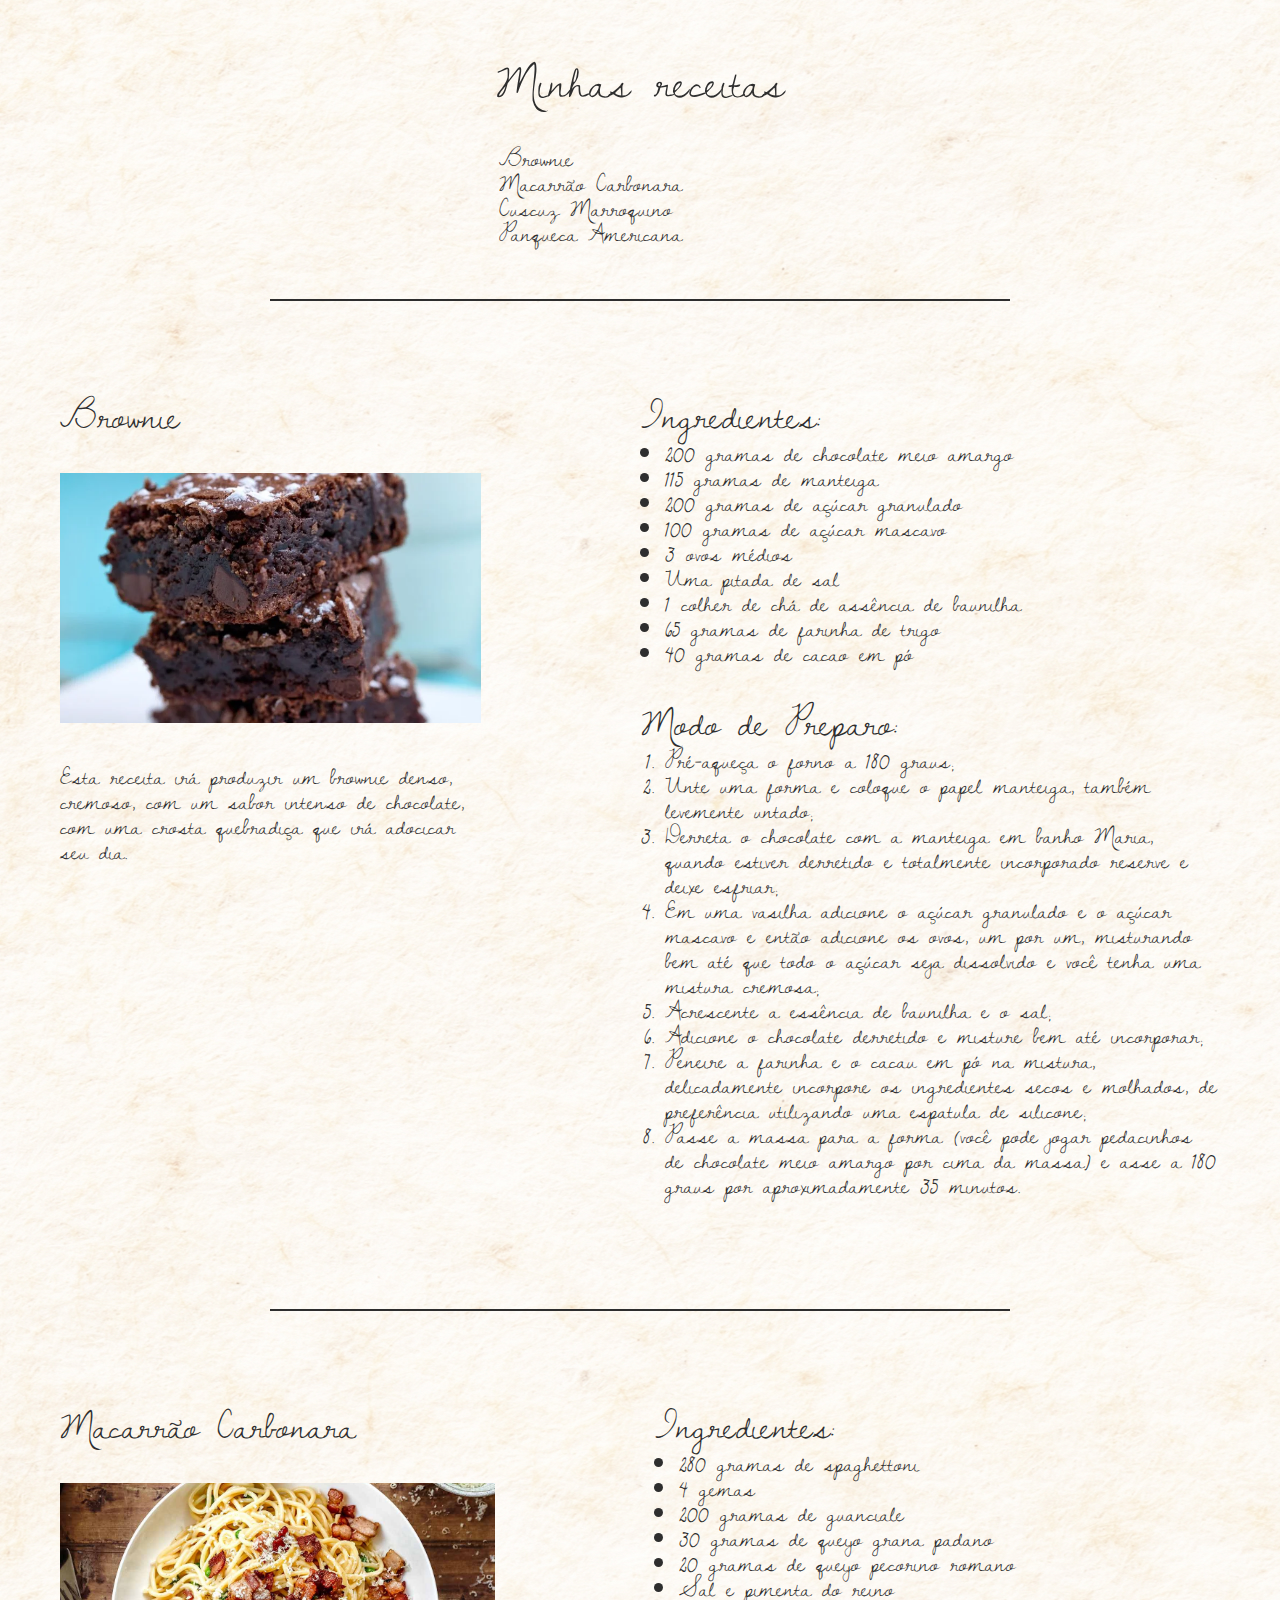
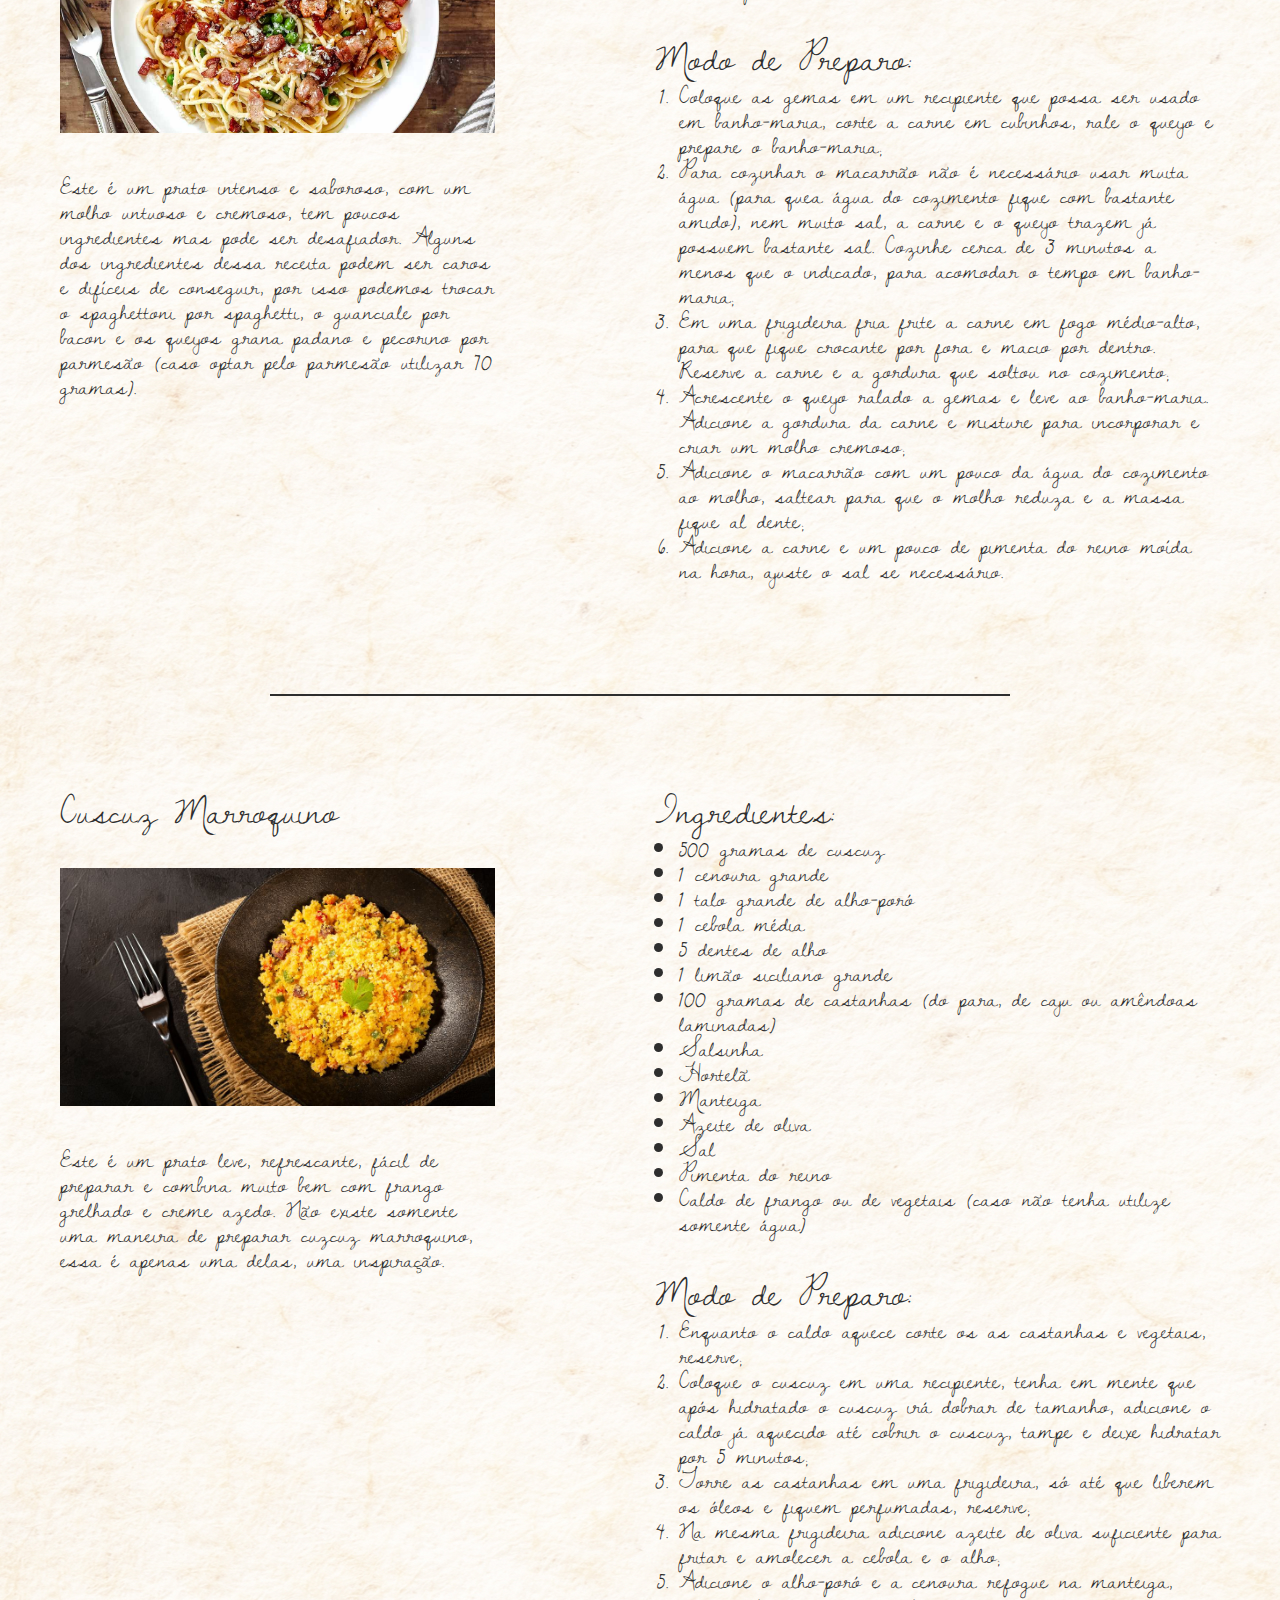
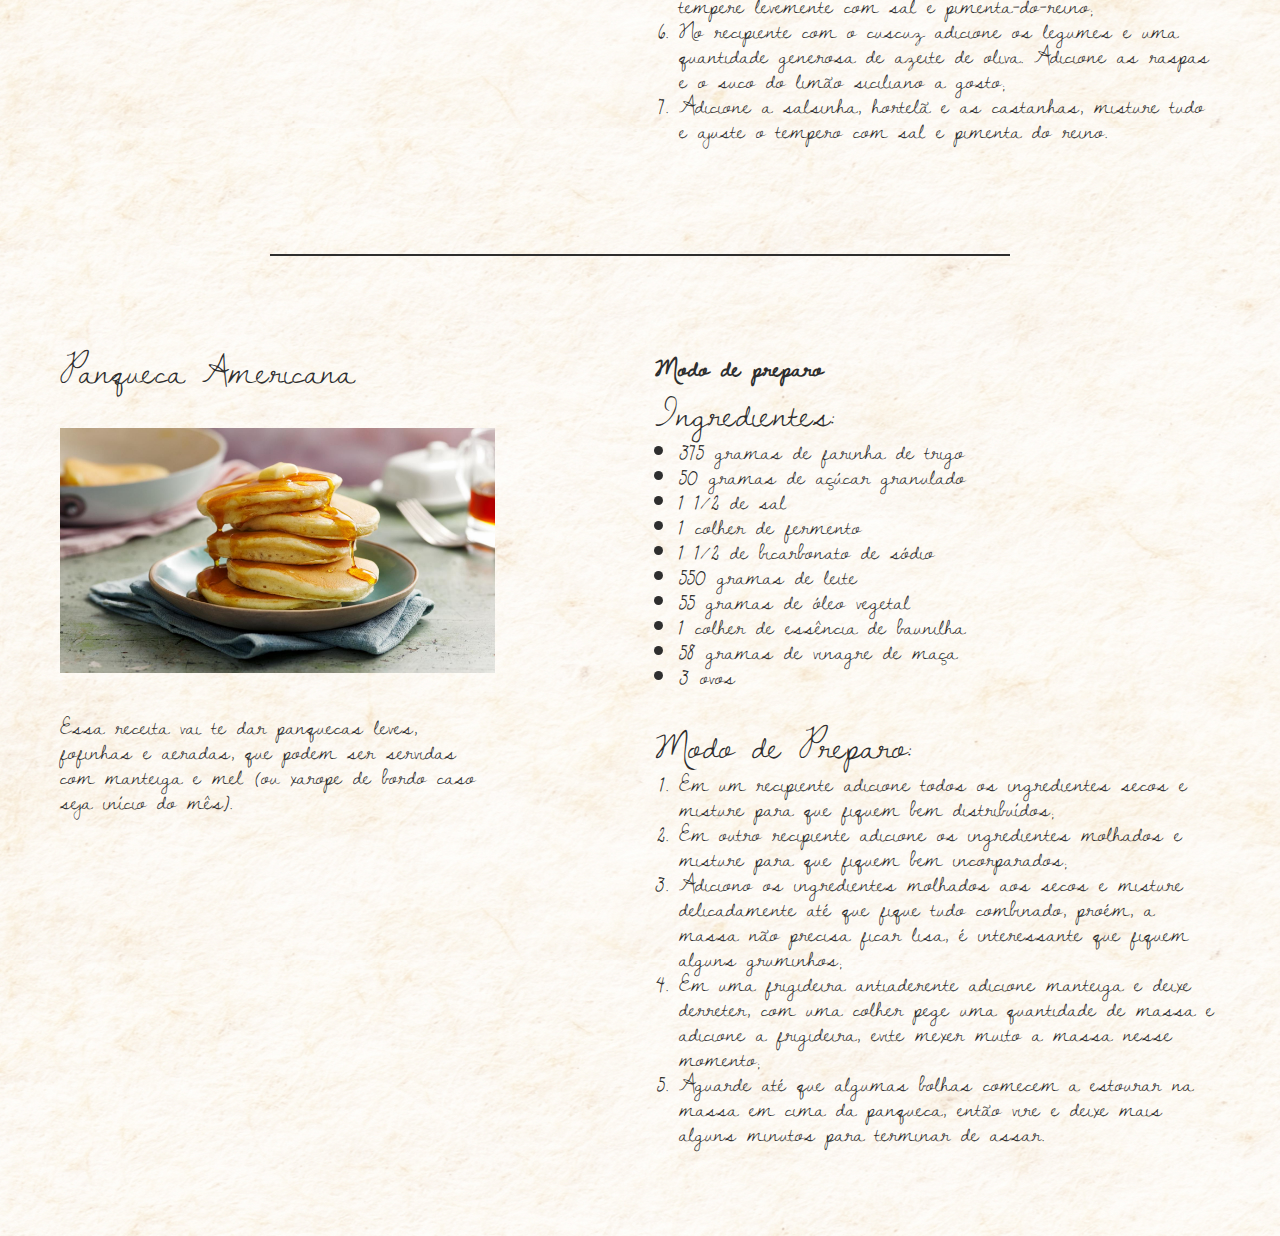
==== commit ea452cfa: "Update index.html" ====
--- a/index.html
+++ b/index.html
@@ -7,6 +7,7 @@
     <link href="https://fonts.googleapis.com/css2?family=Dawning+of+a+New+Day&display=swap" rel="stylesheet">
 
     <meta charset="UTF-8">
+    <link rel="icon" type="image/x-icon" href="/assets/icon.svg">
     <meta name="viewport" content="width=device-width, initial-scale=1.0">
     <title>Minhas Receitas</title>
 
@@ -211,4 +212,4 @@
     </main>
 </body>
 
-</html>+</html>
--- a/style.css
+++ b/style.css
@@ -22,7 +22,7 @@
 body{
     background-image: url(/assets/old-paper-texture-beige-craft-cardboard-vintage-canvas-surface\ 1.jpg);
 
-    font-size: 1.6rem;
+    font-size: 1.8rem;
     color: var(--letterColor);
 }
 
@@ -49,22 +49,28 @@
 a{
     text-decoration: none;
 
-    font-size: 1.6rem;
+    font-size: 2rem;
 
     color: var(--letterColor);
+
+    transition: 0.3s ease-out;
+
+    display: block;
+}
+
+a:hover{
+    font-size: 2.5rem;
 }
 
 .divider{
     height: 1px;
-    max-width: 33rem;
+    max-width: 29rem;
 
     border-bottom: 2px solid var(--letterColor);
 
-    max-width: 33rem;
-
     margin-inline: auto;
 
-    padding: 5rem 5rem;
+    padding: 1rem;
     box-sizing: content-box;
 
     display: flex;
@@ -100,7 +106,7 @@
 }
 
 p, li{
-    font-size: 1.4rem;
+    font-size: 2rem;
     line-height: 1.8rem;
 }
 
@@ -121,9 +127,20 @@
         padding-bottom: 4rem;
     }
 
+    a{
+        font-size: 2.5rem;
+
+        transition: 0.3s ease-out;
+
+        display: block;
+    }
+
+    a:hover{
+        font-size: 3rem;
+    }
+
     .divider{
         height: 1px;
-        max-width: 33rem;
     
         border-bottom: 2px solid var(--letterColor);
     
@@ -131,7 +148,7 @@
     
         margin-inline: auto;
     
-        padding: 5rem 5rem;
+        padding: 1rem;
         box-sizing: content-box;
     
         display: flex;
@@ -154,14 +171,6 @@
         max-width: 52.5rem;
     }
 
-header h1{
-    font-size: 4rem;
-
-    text-align: center;
-
-    padding-bottom: 4rem;
-}
-
     h1, strong{
         font-size: 4rem;
         font-weight: normal;
@@ -169,7 +178,7 @@
     }
 
     p, li{
-        font-size: 2rem;
+        font-size: 2.5rem;
         line-height: 2.5rem;
     }
 
